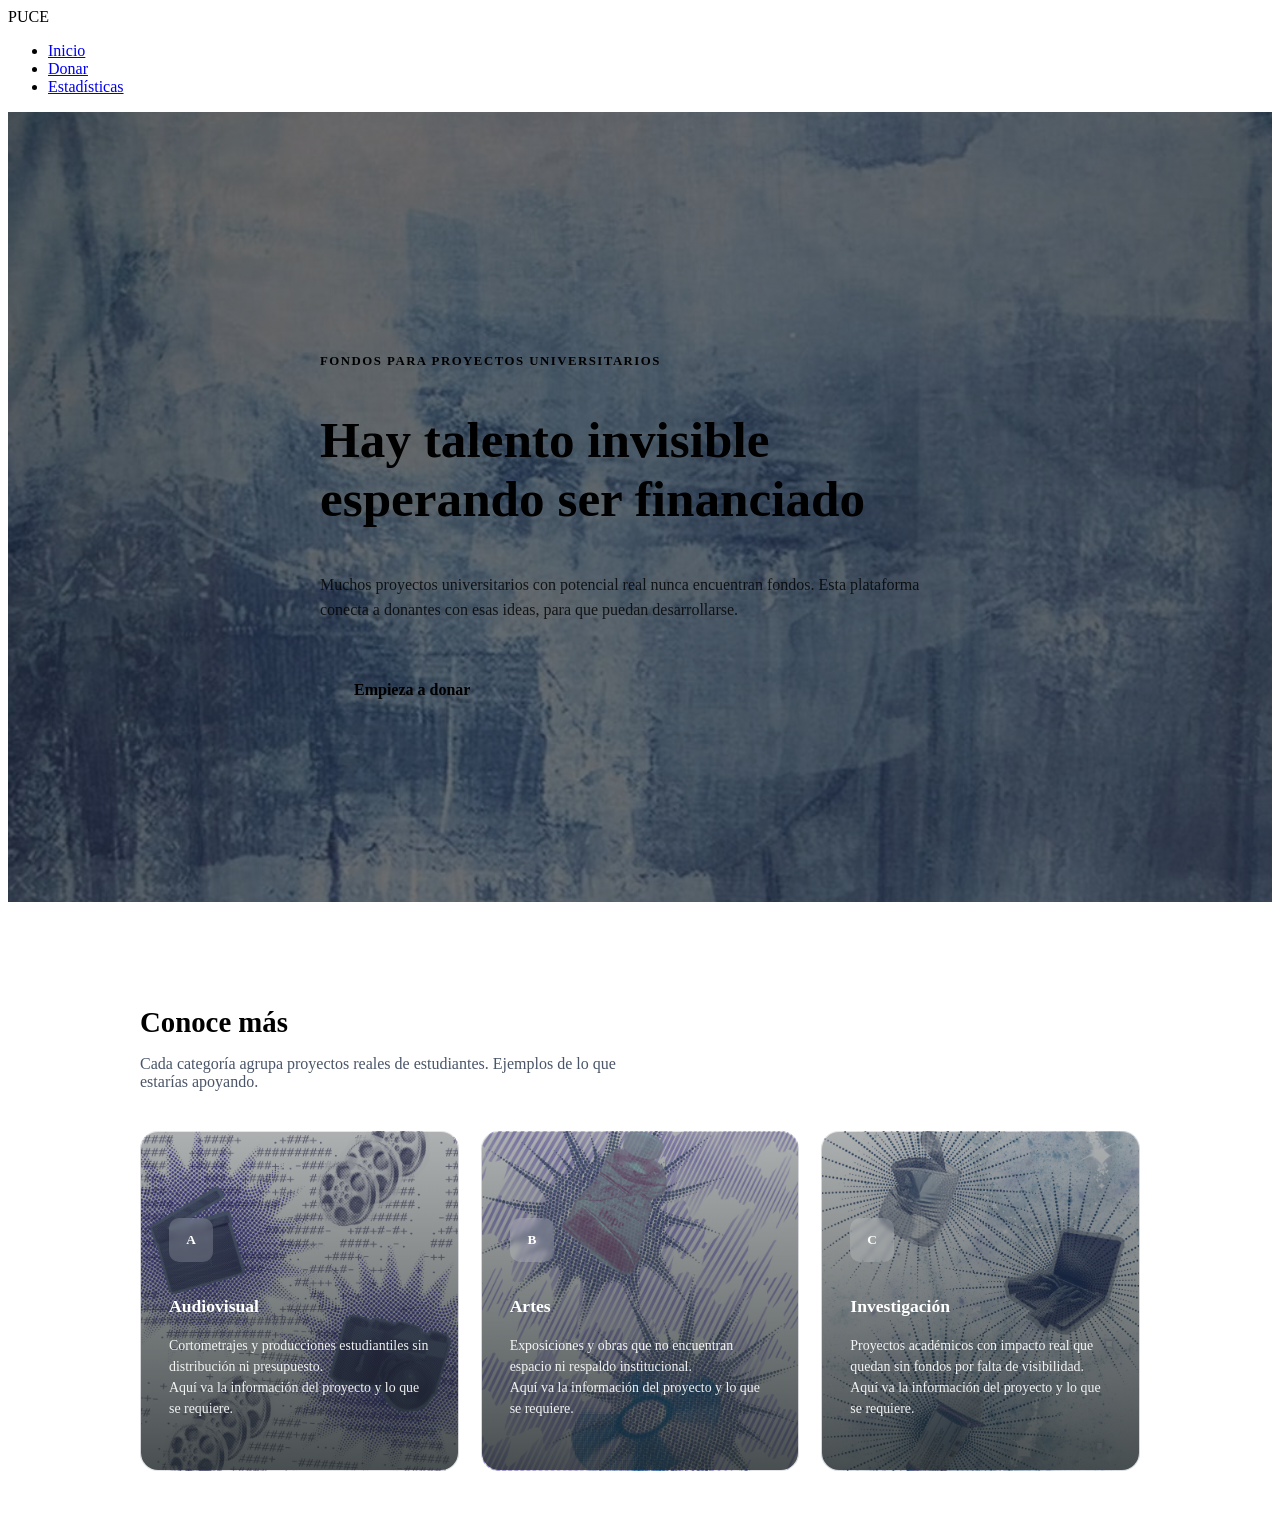
==== index.html @ 3621d8b5 "Agrego pagina de inicio (index.html), su respectivo CSS y carpeta img" ====
<!DOCTYPE html>
<html lang="es">
<head>
<meta charset="UTF-8">
<meta name="viewport" content="width=device-width, initial-scale=1.0">
<link rel="stylesheet" href="index.css">
<title>Inicio — Plataforma de donación PUCE</title>

</head>
<body>

<header id="navbar">
  <div class="logo">PUCE</div>
  <nav>
    <ul>
      <li><a href="index.html">Inicio</a></li>
      <li><a href="registro.html">Donar</a></li>
      <li><a href="estadistica.html">Estadísticas</a></li>
    </ul>
  </nav>
</header>

<section class="hero" id="inicio">
  <div class="hero-inner">
    <p class="eyebrow">Fondos para proyectos universitarios</p>
    <h1 class="frase">Hay talento <em>invisible</em> esperando ser financiado</h1>
    <p class="sub">Muchos proyectos universitarios con potencial real nunca encuentran fondos. Esta plataforma conecta a donantes con esas ideas, para que puedan desarrollarse.</p>
    <a href="registro.html" class="cta">Empieza a donar</a>
  </div>
</section>

<section class="categorias" id="proyectos">
  <h2>Conoce más</h2>
  <p>Cada categoría agrupa proyectos reales de estudiantes. Ejemplos de lo que estarías apoyando.</p>

  <div class="cards" id="tarjetas">
    <button class="card" data-categoria="audiovisual">
      <div class="icono">A</div>
      <h3>Audiovisual</h3>
      <p>Cortometrajes y producciones estudiantiles sin distribución ni presupuesto.<br>
       Aquí va la información del proyecto y lo que se requiere.</p>
    </button>

    <button class="card" data-categoria="artes">
      <div class="icono">B</div>
      <h3>Artes</h3>
      <p>Exposiciones y obras que no encuentran espacio ni respaldo institucional.<br>
       Aquí va la información del proyecto y lo que se requiere.</p>
    </button>

    <button class="card" data-categoria="investigacion">
      <div class="icono">C</div>
      <h3>Investigación</h3>
      <p>Proyectos académicos con impacto real que quedan sin fondos por falta de visibilidad.<br>
       Aquí va la información del proyecto y lo que se requiere.</p>
    </button>
  </div>
</section>

<div class="panel" id="panel">
  <div class="panel-inner">
    <span class="categoria-label" id="panel-label"></span>
    <h4 id="panel-titulo"></h4>
    <p id="panel-desc"></p>
    <div class="proyectos-ejemplo" id="panel-proyectos"></div>
  </div>
</div>

<script>
  const header = document.getElementById('navbar');
  window.addEventListener('scroll', () => {
    header.classList.toggle('scrolled', window.scrollY > 40);
  });

  // ---------- Contenido de cada categoría ----------
  // En tu proyecto real, esto vendría de tu base de datos de proyectos
  const contenido = {
    audiovisual: {
      titulo: "Audiovisual",
      desc: "Estudiantes de cine y comunicación que necesitan equipo, edición o distribución para que su trabajo llegue a más personas.",
      proyectos: [
        { nombre: "Documental 'Raíces'", detalle: "Necesita fondos para posproducción" },
        { nombre: "Cortometraje 'Andén 3'", detalle: "Busca cubrir alquiler de equipo" }
      ]
    },
    artes: {
      titulo: "Artes",
      desc: "Estudiantes de artes plásticas y escénicas que necesitan materiales o espacio para exponer su trabajo.",
      proyectos: [
        { nombre: "Exposición 'Umbral'", detalle: "Necesita fondos para montaje" },
        { nombre: "Instalación colectiva", detalle: "Busca materiales reciclados y transporte" }
      ]
    },
    investigacion: {
      titulo: "Investigación",
      desc: "Proyectos académicos con potencial de impacto real que aún no logran financiamiento institucional.",
      proyectos: [
        { nombre: "Estudio sobre calidad del agua", detalle: "Necesita fondos para equipo de laboratorio" },
        { nombre: "Prototipo de bajo costo", detalle: "Busca cubrir materiales de construcción" }
      ]
    }
  };

  const tarjetas = document.querySelectorAll('.card');
  const panel = document.getElementById('panel');

  tarjetas.forEach(tarjeta => {
    tarjeta.addEventListener('click', () => {
      const categoria = tarjeta.dataset.categoria;
      const yaSeleccionada = tarjeta.classList.contains('seleccionada');

      tarjetas.forEach(t => t.classList.remove('seleccionada'));

      if (yaSeleccionada) {
        panel.classList.remove('abierto');
        return;
      }

      tarjeta.classList.add('seleccionada');
      const data = contenido[categoria];

      // Quita cualquier clase de categoría anterior y pone la nueva,
      // así el panel nunca se queda con dos fondos superpuestos
      const panelInner = document.querySelector('.panel-inner');
      panelInner.classList.remove('audiovisual', 'artes', 'investigacion');
      panelInner.classList.add(categoria);

      document.getElementById('panel-label').textContent = 'Proyectos de ' + data.titulo;
      document.getElementById('panel-titulo').textContent = data.titulo;
      document.getElementById('panel-desc').textContent = data.desc;

      const cont = document.getElementById('panel-proyectos');
      cont.innerHTML = '';
      data.proyectos.forEach(p => {
        const item = document.createElement('div');
        item.className = 'proyecto-item';
        item.innerHTML = `<strong>${p.nombre}</strong><span>${p.detalle}</span>`;
        cont.appendChild(item);
      });

      panel.classList.add('abierto');

      // Desplaza suavemente hacia el panel para que el usuario vea que se abrió
      setTimeout(() => panel.scrollIntoView({ behavior: 'smooth', block: 'nearest' }), 100);
    });
  });
</script>

</body>
</html>
---- index.css ----
/* HERO*/
.hero{
  min-height:70vh; display:flex; align-items:center;
  padding: 100px 6% 60px;
  color: var(--papel);
  background-image:
    linear-gradient(rgba(10,15,20,.55), rgba(10,15,20,.55)),

    /* URL carpeta de imagenes */
    url('img/1.jpg'); 
  background-size: cover;
  background-position: center;
  background-repeat: no-repeat;
}
.hero-inner{ max-width:640px; margin:0 auto; text-align:left; width:100%; }
.eyebrow{ color: var(--reflector); font-size:.8rem; font-weight:600; letter-spacing:1.5px; text-transform:uppercase; margin-bottom:14px; }
.frase{ font-family:'Newsreader', serif; font-weight:600; font-size: clamp(2rem, 4.5vw, 3.2rem); line-height:1.15; }
.frase em{ color: var(--reflector); font-style:normal; }
.sub{ margin-top:16px; opacity:.8; line-height:1.6; }
.cta{
  display:inline-block; margin-top:28px; background: var(--reflector); color: var(--papel);
  font-weight:600; padding: 14px 34px; border-radius: 999px; text-decoration:none;
  transition: transform .25s ease, box-shadow .25s ease;
}
.cta:hover{ transform: translateY(-4px); box-shadow: 0 12px 26px rgba(0,0,0,.3); }
 
/* CATEGORÍAS: Audiovisual, Artes, Investigación */
.categorias{ max-width: 1000px; margin: 0 auto; padding: 80px 6% 40px; }
.categorias h2{ font-family:'Newsreader', serif; font-size:1.8rem; margin-bottom:10px; }
.categorias > p{ color:#4a5568; max-width:520px; margin-bottom:40px; }
 
.cards{ display:grid; grid-template-columns: repeat(3, 1fr); gap: 22px; }
 
.card{
  position: relative;
  text-align:left; cursor:pointer;
  padding: 36px 28px; border-radius: 18px;
  min-height: 340px;
  display: flex; flex-direction: column; justify-content: flex-end;
  border: 1.5px solid rgba(22,33,61,.12);
  font-family:inherit;
  overflow: hidden;
  background-size: cover;
  background-position: center;
  background-repeat: no-repeat;
  transition: transform .25s ease, box-shadow .25s ease, border-color .25s ease;
}
 
.card::after{
  content:"";
  position:absolute; inset:0;
  background: linear-gradient(180deg, rgba(22,30,32,.35), rgba(22,30,32,.78));
  transition: background .25s ease;
  z-index: 1;
}
.card .icono, .card h3, .card p{
  position: relative;
  z-index: 2;
  color: white;
}
 
/* RUTAS DE CARPETA img */
.card[data-categoria="audiovisual"]{ background-image: url('img/A.png'); }
.card[data-categoria="artes"]{ background-image: url('img/AR.png'); }
.card[data-categoria="investigacion"]{ background-image: url('img/Inv.png'); }
 
.card:hover{ transform: translateY(-5px); box-shadow: 0 16px 32px rgba(22,33,61,.25); }
.card:hover::after{ background: linear-gradient(180deg, rgba(22,30,32,.2), rgba(22,30,32,.6)); }
 
.card.seleccionada{
  border-color: var(--reflector);
  box-shadow: 0 16px 32px rgba(22,33,61,.3);
}
.card.seleccionada::after{ background: linear-gradient(180deg, rgba(22,30,32,.15), rgba(22,30,32,.55)); }
 
.card .icono{
  width:44px; height:44px; border-radius:10px;
  background: rgba(255,255,255,.18);
  backdrop-filter: blur(2px);
  display:flex; align-items:center; justify-content:center;
  font-family:'Newsreader', serif; font-weight:600; margin-bottom:16px;
  transition: background .25s ease;
}
.card.seleccionada .icono{ background: var(--reflector); }
.card h3{ font-family:'Newsreader', serif; font-size:1.1rem; margin-bottom:6px; }
.card p{ font-size:.87rem; opacity:.92; line-height:1.5; }
 
/* PANEL DE INFORMACIÓN */
.panel{
  max-width: 1000px; margin: 0 auto; padding: 0 6%;
  max-height: 0; overflow:hidden;
  transition: max-height .5s ease;
}
.panel.abierto{ max-height: 700px; margin-bottom: 60px; }
.panel-inner{
  position: relative;
  background: #fff; border-radius: 18px; padding: 40px 36px;
  border: 1px solid rgba(22,33,61,.08);
  margin-top: 24px;
  overflow: hidden;
  background-size: cover;
  background-position: center;
  background-repeat: no-repeat;
  transition: background-image .3s ease;
}
 
.panel-inner::before{
  content:"";
  position:absolute; inset:0;
  background: linear-gradient(180deg, rgba(22,30,32,.55), rgba(22,30,32,.82));
  z-index: 1;
  opacity: 0;
  transition: opacity .3s ease;
}
 
.panel-inner .categoria-label,
.panel-inner h4,
.panel-inner > p,
.panel-inner .proyectos-ejemplo{
  position: relative;
  z-index: 2;
}
 
/* Rutas actualizadas a carpeta img */
.panel-inner.audiovisual{ background-image: url('img/A.png'); }
.panel-inner.artes{ background-image: url('img/AR.png'); }
.panel-inner.investigacion{ background-image: url('img/Inv.png'); }
 
.panel-inner.audiovisual::before,
.panel-inner.artes::before,
.panel-inner.investigacion::before{ opacity: 1; }
 
.panel-inner.audiovisual .categoria-label,
.panel-inner.audiovisual h4,
.panel-inner.audiovisual > p,
.panel-inner.artes .categoria-label,
.panel-inner.artes h4,
.panel-inner.artes > p,
.panel-inner.investigacion .categoria-label,
.panel-inner.investigacion h4,
.panel-inner.investigacion > p{
  color: white;
}
 
.panel-inner.audiovisual .proyecto-item,
.panel-inner.artes .proyecto-item,
.panel-inner.investigacion .proyecto-item{
  background: rgba(255,255,255,.92);
}
.panel-inner h4{ font-family:'Newsreader', serif; font-size:1.3rem; margin-bottom:6px; }
.panel-inner .categoria-label{ color: var(--teal); font-size:.8rem; font-weight:600; text-transform:uppercase; letter-spacing:1px; }
.proyectos-ejemplo{ margin-top: 20px; display:grid; grid-template-columns: 1fr 1fr; gap:16px; }
.proyecto-item{ padding: 16px; border-radius: 10px; background: var(--papel); }
.proyecto-item strong{ display:block; font-size:.9rem; margin-bottom:4px; }
.proyecto-item span{ font-size:.82rem; color:#666; }
 
@media (max-width: 640px){
  .cards{ grid-template-columns: 1fr; }
  .proyectos-ejemplo{ grid-template-columns: 1fr; }
}
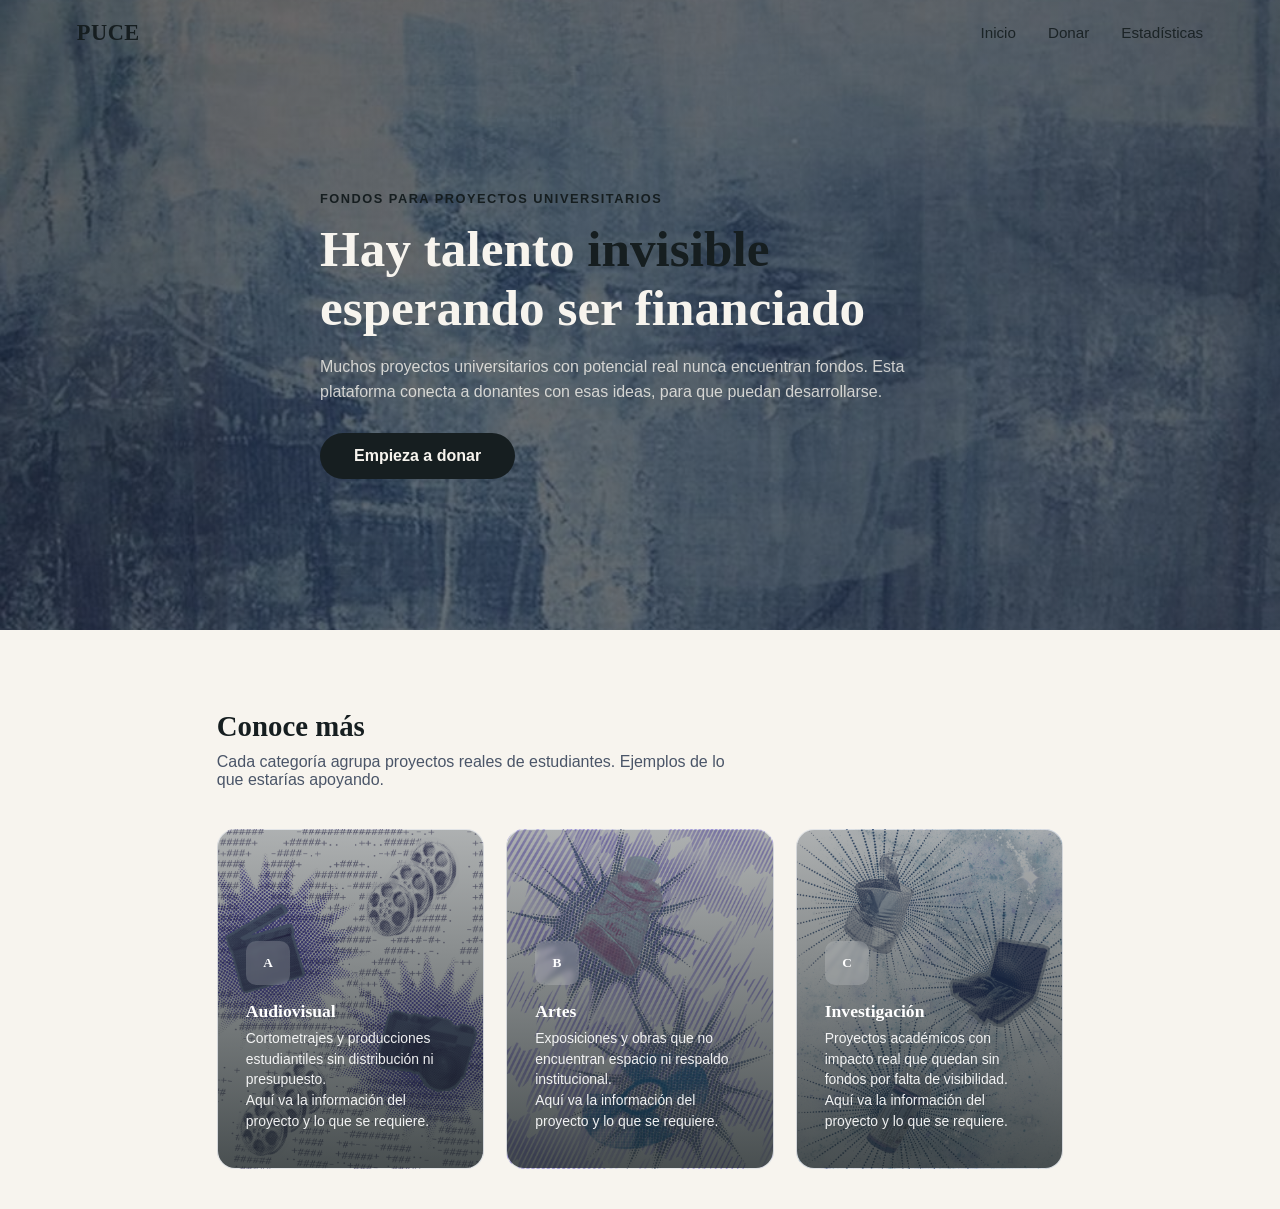
==== commit 96201469: "Añado estilos globales (base.css) exclusivamente para la navegación entre paginas" ====
--- a/index.html
+++ b/index.html
@@ -3,6 +3,7 @@
 <head>
 <meta charset="UTF-8">
 <meta name="viewport" content="width=device-width, initial-scale=1.0">
+<link rel="stylesheet" href="base.css">
 <link rel="stylesheet" href="index.css">
 <title>Inicio — Plataforma de donación PUCE</title>
 
--- a/base.css
+++ b/base.css
@@ -0,0 +1,59 @@
+:root{
+  --tinta: rgb(22, 30, 32);
+  --tinta-clara: white;
+  --reflector: rgb(22, 30, 32);
+  --papel: #f7f4ee;
+  --teal: #3b6e71;
+  --border: #d8dde3;
+}
+
+*{ margin:0; padding:0; box-sizing: border-box; }
+html{ scroll-behavior: smooth; }
+body{
+  font-family: 'Work Sans', sans-serif;
+  background: var(--papel);
+  color: var(--tinta);
+}
+
+/* NAVBAR (Menú de Navegación) — compartido por Inicio, Registro, Donación, Estadisticas */
+header{
+  position: fixed; top:0; left:0; width:100%;
+  display:flex; justify-content:space-between; align-items:center;
+  padding: 20px 6%;
+  z-index: 50;
+  background: transparent;
+  transition: background .3s ease, box-shadow .3s ease;
+}
+
+/* Color inicial del texto y del logo */
+.logo{ 
+  font-family:'Fraunces', serif; 
+  font-weight:700; 
+  font-size:1.4rem; 
+  color: var(--tinta); 
+  letter-spacing:.5px; 
+}
+nav ul{ list-style:none; display:flex; gap:32px; }
+nav a{ 
+  color: var(--tinta); 
+  text-decoration:none; 
+  font-size:.95rem; 
+  font-weight:500; 
+  opacity:.9; 
+  transition: color .3s ease;
+}
+nav a:hover{ opacity:1; text-decoration:underline; }
+
+/* Estilos al hacer Scroll */
+header.scrolled{
+  background: var(--reflector);
+  box-shadow: 0 2px 12px rgba(0,0,0,.15);
+}
+header.scrolled .logo,
+header.scrolled nav a {
+  color: white;
+}
+
+@media (max-width: 640px){
+  nav ul{ display:none; }
+}
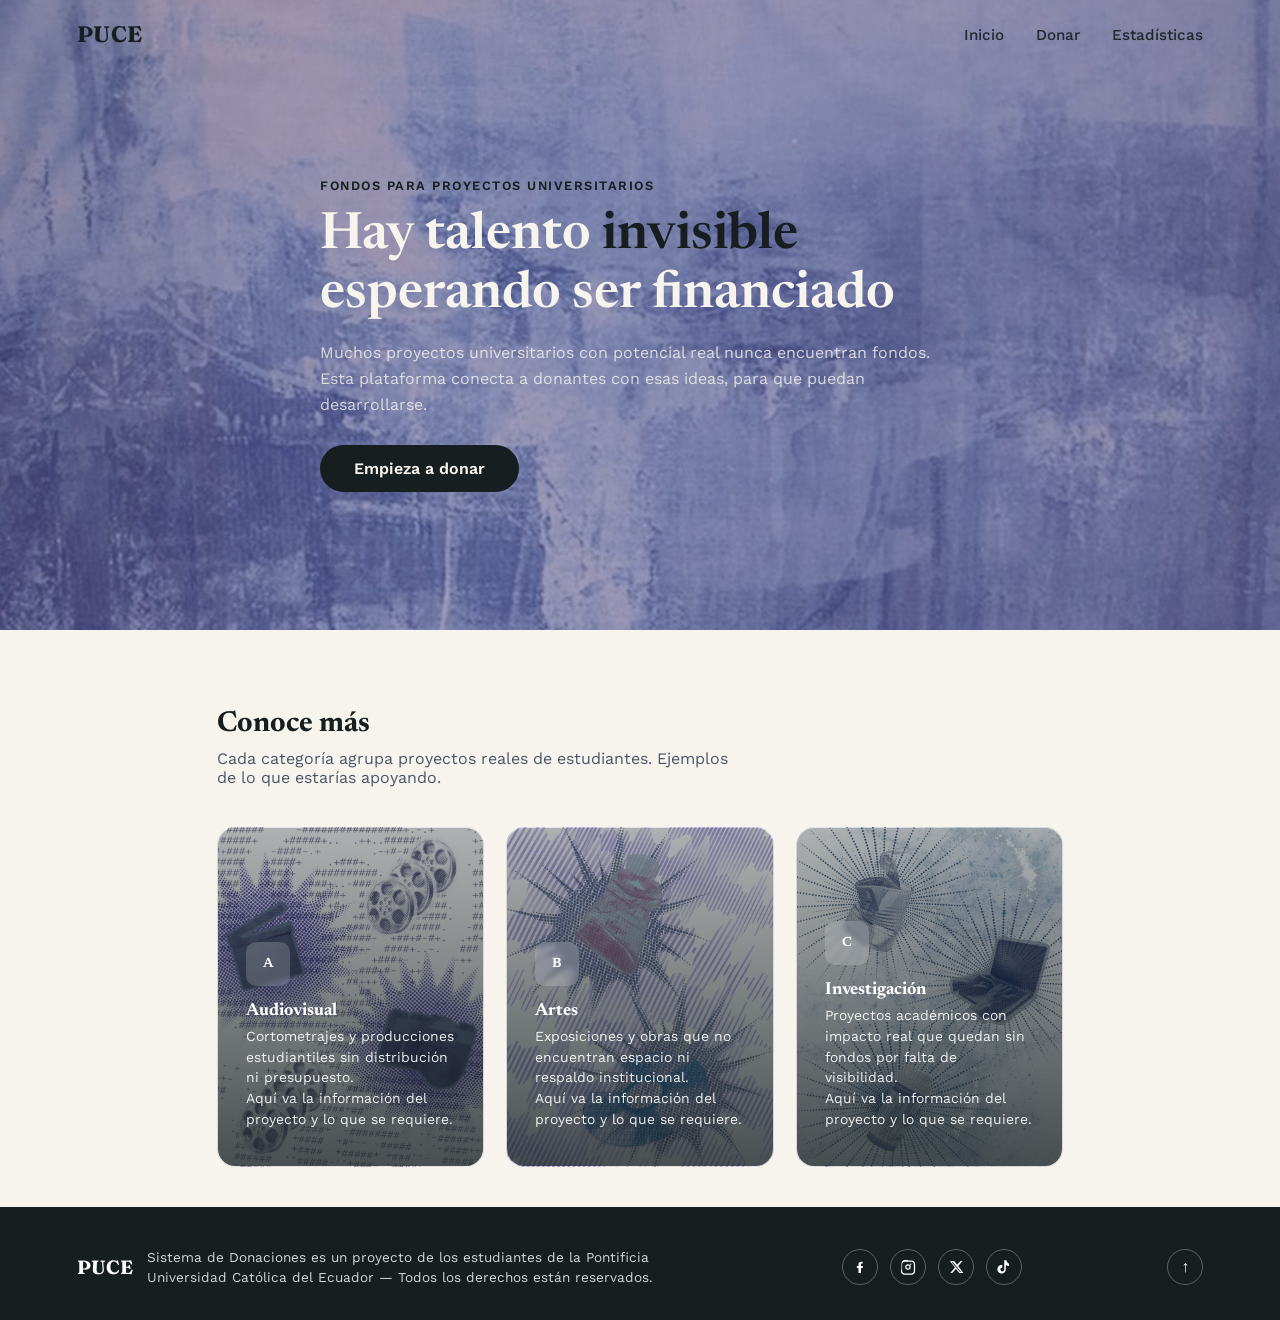
==== commit c1c25568: "Actualización de CSS (index.css, base.css) y HTML (en todas las páginas)" ====
--- a/index.html
+++ b/index.html
@@ -3,6 +3,10 @@
 <head>
 <meta charset="UTF-8">
 <meta name="viewport" content="width=device-width, initial-scale=1.0">
+<!-- Conexión con fuentes de Google Fonts -->
+<link rel="preconnect" href="https://fonts.googleapis.com">
+<link rel="preconnect" href="https://fonts.gstatic.com" crossorigin>
+<link rel="stylesheet" href="https://fonts.googleapis.com/css2?family=Fraunces:wght@600;700&family=Newsreader:ital,wght@0,400;0,500;0,600;1,500&family=Work+Sans:wght@400;500;600&display=swap">
 <link rel="stylesheet" href="base.css">
 <link rel="stylesheet" href="index.css">
 <title>Inicio — Plataforma de donación PUCE</title>
@@ -22,6 +26,9 @@
 </header>
 
 <section class="hero" id="inicio">
+  <video class="hero-video" autoplay muted loop playsinline poster="img/1.jpg">
+    <source src="img/fondo.mp4" type="video/mp4">
+  </video>
   <div class="hero-inner">
     <p class="eyebrow">Fondos para proyectos universitarios</p>
     <h1 class="frase">Hay talento <em>invisible</em> esperando ser financiado</h1>
@@ -66,6 +73,30 @@
     <div class="proyectos-ejemplo" id="panel-proyectos"></div>
   </div>
 </div>
+
+<footer class="site-footer">
+  <div class="footer-content">
+    <div class="footer-brand">
+      <span class="footer-logo">PUCE</span>
+      <p>Sistema de Donaciones es un proyecto de los estudiantes de la Pontificia Universidad Católica del Ecuador — Todos los derechos están reservados.</p>
+    </div>
+    <div class="footer-social">
+      <a href="https://www.facebook.com/pontificiauniversidadcatolicadelecuador" class="social-icon" aria-label="Facebook" target="_blank" rel="noopener">
+        <svg viewBox="0 0 24 24"><path d="M13.5 21v-7.5h2.5l.4-3H13.5V8.2c0-.87.24-1.46 1.49-1.46H16V4.14C15.72 4.1 14.76 4 13.65 4c-2.31 0-3.9 1.41-3.9 4v2.5H7.3v3h2.45V21h3.75z"/></svg>
+      </a>
+      <a href="https://www.instagram.com/puce_ecuador/" class="social-icon" aria-label="Instagram" target="_blank" rel="noopener">
+        <svg viewBox="0 0 24 24"><path d="M12 2.2c3.2 0 3.58.01 4.85.07 1.17.05 1.97.24 2.43.4a4.9 4.9 0 0 1 1.77 1.15 4.9 4.9 0 0 1 1.15 1.77c.16.46.35 1.26.4 2.43.06 1.27.07 1.65.07 4.85s-.01 3.58-.07 4.85c-.05 1.17-.24 1.97-.4 2.43a4.9 4.9 0 0 1-1.15 1.77 4.9 4.9 0 0 1-1.77 1.15c-.46.16-1.26.35-2.43.4-1.27.06-1.65.07-4.85.07s-3.58-.01-4.85-.07c-1.17-.05-1.97-.24-2.43-.4a4.9 4.9 0 0 1-1.77-1.15 4.9 4.9 0 0 1-1.15-1.77c-.16-.46-.35-1.26-.4-2.43C2.21 15.58 2.2 15.2 2.2 12s.01-3.58.07-4.85c.05-1.17.24-1.97.4-2.43A4.9 4.9 0 0 1 3.82 3a4.9 4.9 0 0 1 1.77-1.15c.46-.16 1.26-.35 2.43-.4C9.29 1.4 9.67 1.39 12 1.39zm0 1.8c-3.15 0-3.5.01-4.73.07-.96.04-1.48.2-1.83.34-.46.18-.79.4-1.14.75-.35.35-.57.68-.75 1.14-.14.35-.3.87-.34 1.83-.06 1.23-.07 1.58-.07 4.73s.01 3.5.07 4.73c.04.96.2 1.48.34 1.83.18.46.4.79.75 1.14.35.35.68.57 1.14.75.35.14.87.3 1.83.34 1.23.06 1.58.07 4.73.07s3.5-.01 4.73-.07c.96-.04 1.48-.2 1.83-.34.46-.18.79-.4 1.14-.75.35-.35.57-.68.75-1.14.14-.35.3-.87.34-1.83.06-1.23.07-1.58.07-4.73s-.01-3.5-.07-4.73c-.04-.96-.2-1.48-.34-1.83a3.1 3.1 0 0 0-.75-1.14 3.1 3.1 0 0 0-1.14-.75c-.35-.14-.87-.3-1.83-.34C15.5 4.01 15.15 4 12 4zm0 3.9a4.1 4.1 0 1 1 0 8.2 4.1 4.1 0 0 1 0-8.2zm0 1.8a2.3 2.3 0 1 0 0 4.6 2.3 2.3 0 0 0 0-4.6zm5.22-2a1 1 0 1 1-2 0 1 1 0 0 1 2 0z"/></svg>
+      </a>
+      <a href="https://x.com/PUCE_Ecuador" class="social-icon" aria-label="Twitter / X" target="_blank" rel="noopener">
+        <svg viewBox="0 0 24 24"><path d="M18.9 2.9h3.1l-6.8 7.7 8 10.5h-6.3l-4.9-6.4-5.6 6.4H3.3l7.2-8.2-7.7-10h6.4l4.4 5.8zm-1.1 16.3h1.7L7.3 4.7H5.5z"/></svg>
+      </a>
+      <a href="https://www.tiktok.com/@puce_ecuador" class="social-icon" aria-label="TikTok" target="_blank" rel="noopener">
+       <svg viewBox="0 0 24 24" fill="currentColor"><path d="M19.59 6.69a4.83 4.83 0 0 1-3.77-4.25V2h-3.45v13.67a2.89 2.89 0 1 1-5.2-1.74 2.89 2.89 0 0 1 2.31-1.25V9.18a6.34 6.34 0 0 0-1.11-.1 6.34 6.34 0 1 0 6.34 6.34V9.07a8.16 8.16 0 0 0 4.88 1.62V7.24a4.85 4.85 0 0 1-2.1-.55z"/></svg>
+      </a>
+    </div>
+    <button class="footer-top" onclick="window.scrollTo({top:0,behavior:'smooth'})" aria-label="Volver arriba">&uarr;</button>
+  </div>
+</footer>
 
 <script>
   const header = document.getElementById('navbar');
--- a/base.css
+++ b/base.css
@@ -56,4 +56,69 @@
 
 @media (max-width: 640px){
   nav ul{ display:none; }
+}
+
+/* FOOTER — compartido para las páginas ---------- */
+.site-footer{
+  background: var(--tinta);
+  color: white;
+  padding: 40px 6% 32px;
+}
+.footer-content{
+  max-width: 1200px;
+  margin: 0 auto;
+  display: flex;
+  align-items: center;
+  justify-content: space-between;
+  gap: 24px;
+  flex-wrap: wrap;
+}
+.footer-brand{
+  display: flex;
+  align-items: center;
+  gap: 14px;
+  max-width: 620px;
+}
+.footer-logo{
+  font-family: 'Fraunces', serif;
+  font-weight: 700;
+  font-size: 1.2rem;
+  flex-shrink: 0;
+}
+.footer-brand p{
+  font-size: .85rem;
+  line-height: 1.5;
+  opacity: .82;
+}
+.footer-social{
+  display: flex;
+  align-items: center;
+  gap: 12px;
+}
+.social-icon{
+  width: 36px; height: 36px;
+  border: 1px solid rgba(255,255,255,.3);
+  border-radius: 50%;
+  display: flex; align-items: center; justify-content: center;
+  color: white;
+  transition: background .2s ease, border-color .2s ease;
+}
+.social-icon:hover{ background: rgba(255,255,255,.12); border-color: white; }
+.social-icon svg{ width: 16px; height: 16px; fill: currentColor; }
+
+.footer-top{
+  width: 36px; height: 36px;
+  border-radius: 50%;
+  border: 1px solid rgba(255,255,255,.3);
+  background: transparent;
+  color: white;
+  cursor: pointer;
+  font-size: 16px;
+  display: flex; align-items: center; justify-content: center;
+  transition: background .2s ease;
+}
+.footer-top:hover{ background: rgba(255,255,255,.12); }
+
+@media (max-width: 640px){
+  .footer-content{ flex-direction: column; align-items: flex-start; text-align: left; }
 }
--- a/index.css
+++ b/index.css
@@ -1,18 +1,25 @@
 /* HERO*/
 .hero{
+  position: relative;
+  overflow: hidden;
   min-height:70vh; display:flex; align-items:center;
   padding: 100px 6% 60px;
   color: var(--papel);
-  background-image:
-    linear-gradient(rgba(10,15,20,.55), rgba(10,15,20,.55)),
-
-    /* URL carpeta de imagenes */
-    url('img/1.jpg'); 
-  background-size: cover;
-  background-position: center;
-  background-repeat: no-repeat;
 }
-.hero-inner{ max-width:640px; margin:0 auto; text-align:left; width:100%; }
+.hero-video{ /* Ruta de video */
+  position: absolute;
+  top: 0; left: 0;
+  width: 100%; height: 100%;
+  object-fit: cover;
+  z-index: 0;
+}
+.hero::before{
+  content:"";
+  position: absolute; inset: 0;
+  background: rgba(82, 62, 128, 0.418);
+  z-index: 1;
+}
+.hero-inner{ position: relative; z-index: 2; max-width:640px; margin:0 auto; text-align:left; width:100%; }
 .eyebrow{ color: var(--reflector); font-size:.8rem; font-weight:600; letter-spacing:1.5px; text-transform:uppercase; margin-bottom:14px; }
 .frase{ font-family:'Newsreader', serif; font-weight:600; font-size: clamp(2rem, 4.5vw, 3.2rem); line-height:1.15; }
 .frase em{ color: var(--reflector); font-style:normal; }
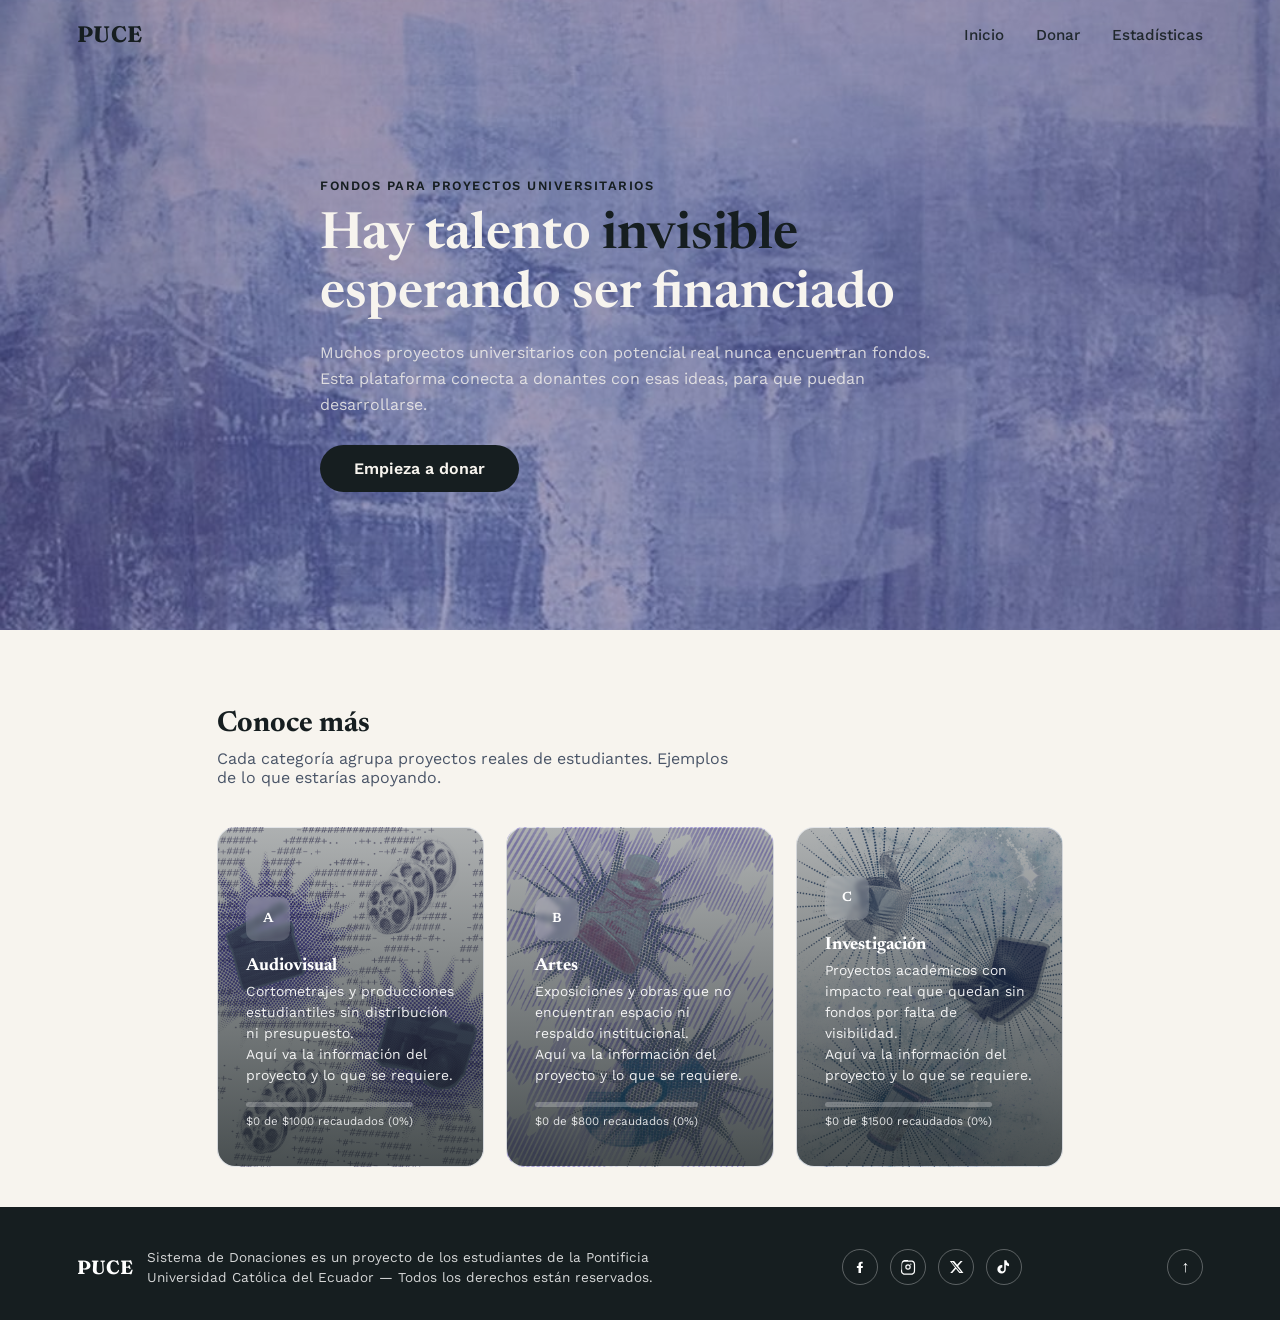
==== commit c274dd8e: "Agrego mini barra del proceso de las donaciones en la página de inicio" ====
--- a/index.html
+++ b/index.html
@@ -47,6 +47,10 @@
       <h3>Audiovisual</h3>
       <p>Cortometrajes y producciones estudiantiles sin distribución ni presupuesto.<br>
        Aquí va la información del proyecto y lo que se requiere.</p>
+       <div class="progreso-mini">
+         <div class="progreso-mini-barra"><span id="barra-Audiovisual" style="width:0%"></span></div>
+         <p class="progreso-mini-texto" id="texto-Audiovisual"></p>
+       </div>
     </button>
 
     <button class="card" data-categoria="artes">
@@ -54,6 +58,10 @@
       <h3>Artes</h3>
       <p>Exposiciones y obras que no encuentran espacio ni respaldo institucional.<br>
        Aquí va la información del proyecto y lo que se requiere.</p>
+       <div class="progreso-mini">
+         <div class="progreso-mini-barra"><span id="barra-Artes" style="width:0%"></span></div>
+         <p class="progreso-mini-texto" id="texto-Artes"></p>
+       </div>
     </button>
 
     <button class="card" data-categoria="investigacion">
@@ -61,6 +69,10 @@
       <h3>Investigación</h3>
       <p>Proyectos académicos con impacto real que quedan sin fondos por falta de visibilidad.<br>
        Aquí va la información del proyecto y lo que se requiere.</p>
+       <div class="progreso-mini">
+         <div class="progreso-mini-barra"><span id="barra-Investigacion" style="width:0%"></span></div>
+         <p class="progreso-mini-texto" id="texto-Investigacion"></p>
+       </div>
     </button>
   </div>
 </section>
@@ -104,8 +116,31 @@
     header.classList.toggle('scrolled', window.scrollY > 40);
   });
 
-  // ---------- Contenido de cada categoría ----------
-  // En tu proyecto real, esto vendría de tu base de datos de proyectos
+  const metasInicio = {
+    Audiovisual: 1000,
+    Investigacion: 1500,
+    Artes: 800
+  };
+  const fondosInicio = JSON.parse(localStorage.getItem('fondos')) || {
+    Audiovisual: 0,
+    Investigacion: 0,
+    Artes: 0
+  };
+
+  document.querySelectorAll('.card[data-categoria]').forEach(card => {
+    const categoria = card.dataset.categoria;
+    const area = categoria.charAt(0).toUpperCase() + categoria.slice(1);
+    
+    const recaudado = fondosInicio[area] || 0;
+    const meta = metasInicio[area] || 0;
+    const porcentaje = meta > 0 ? Math.min((recaudado / meta) * 100, 100) : 0;
+
+    const barra = document.getElementById(`barra-${area}`);
+    const texto = document.getElementById(`texto-${area}`);
+    if (barra) barra.style.width = `${porcentaje}%`;
+    if (texto) texto.textContent = `$${recaudado.toFixed(0)} de $${meta.toFixed(0)} recaudados (${porcentaje.toFixed(0)}%)`;
+  });
+
   const contenido = {
     audiovisual: {
       titulo: "Audiovisual",
--- a/index.css
+++ b/index.css
@@ -6,7 +6,7 @@
   padding: 100px 6% 60px;
   color: var(--papel);
 }
-.hero-video{ /* Ruta de video */
+.hero-video{ 
   position: absolute;
   top: 0; left: 0;
   width: 100%; height: 100%;
@@ -91,7 +91,26 @@
 .card.seleccionada .icono{ background: var(--reflector); }
 .card h3{ font-family:'Newsreader', serif; font-size:1.1rem; margin-bottom:6px; }
 .card p{ font-size:.87rem; opacity:.92; line-height:1.5; }
- 
+
+.card .progreso-mini{ position:relative; z-index:2; margin-top:16px; }
+.card .progreso-mini-barra{
+  width:100%; height:5px;
+  background: rgba(255,255,255,.25);
+  border-radius:999px;
+  overflow:hidden;
+}
+.card .progreso-mini-barra span{
+  display:block; height:100%;
+  background:#fff;
+  border-radius:999px;
+  transition: width .4s ease;
+}
+.card .progreso-mini-texto{
+  font-size:.72rem;
+  margin-top:6px;
+  opacity:.85;
+}
+
 /* PANEL DE INFORMACIÓN */
 .panel{
   max-width: 1000px; margin: 0 auto; padding: 0 6%;
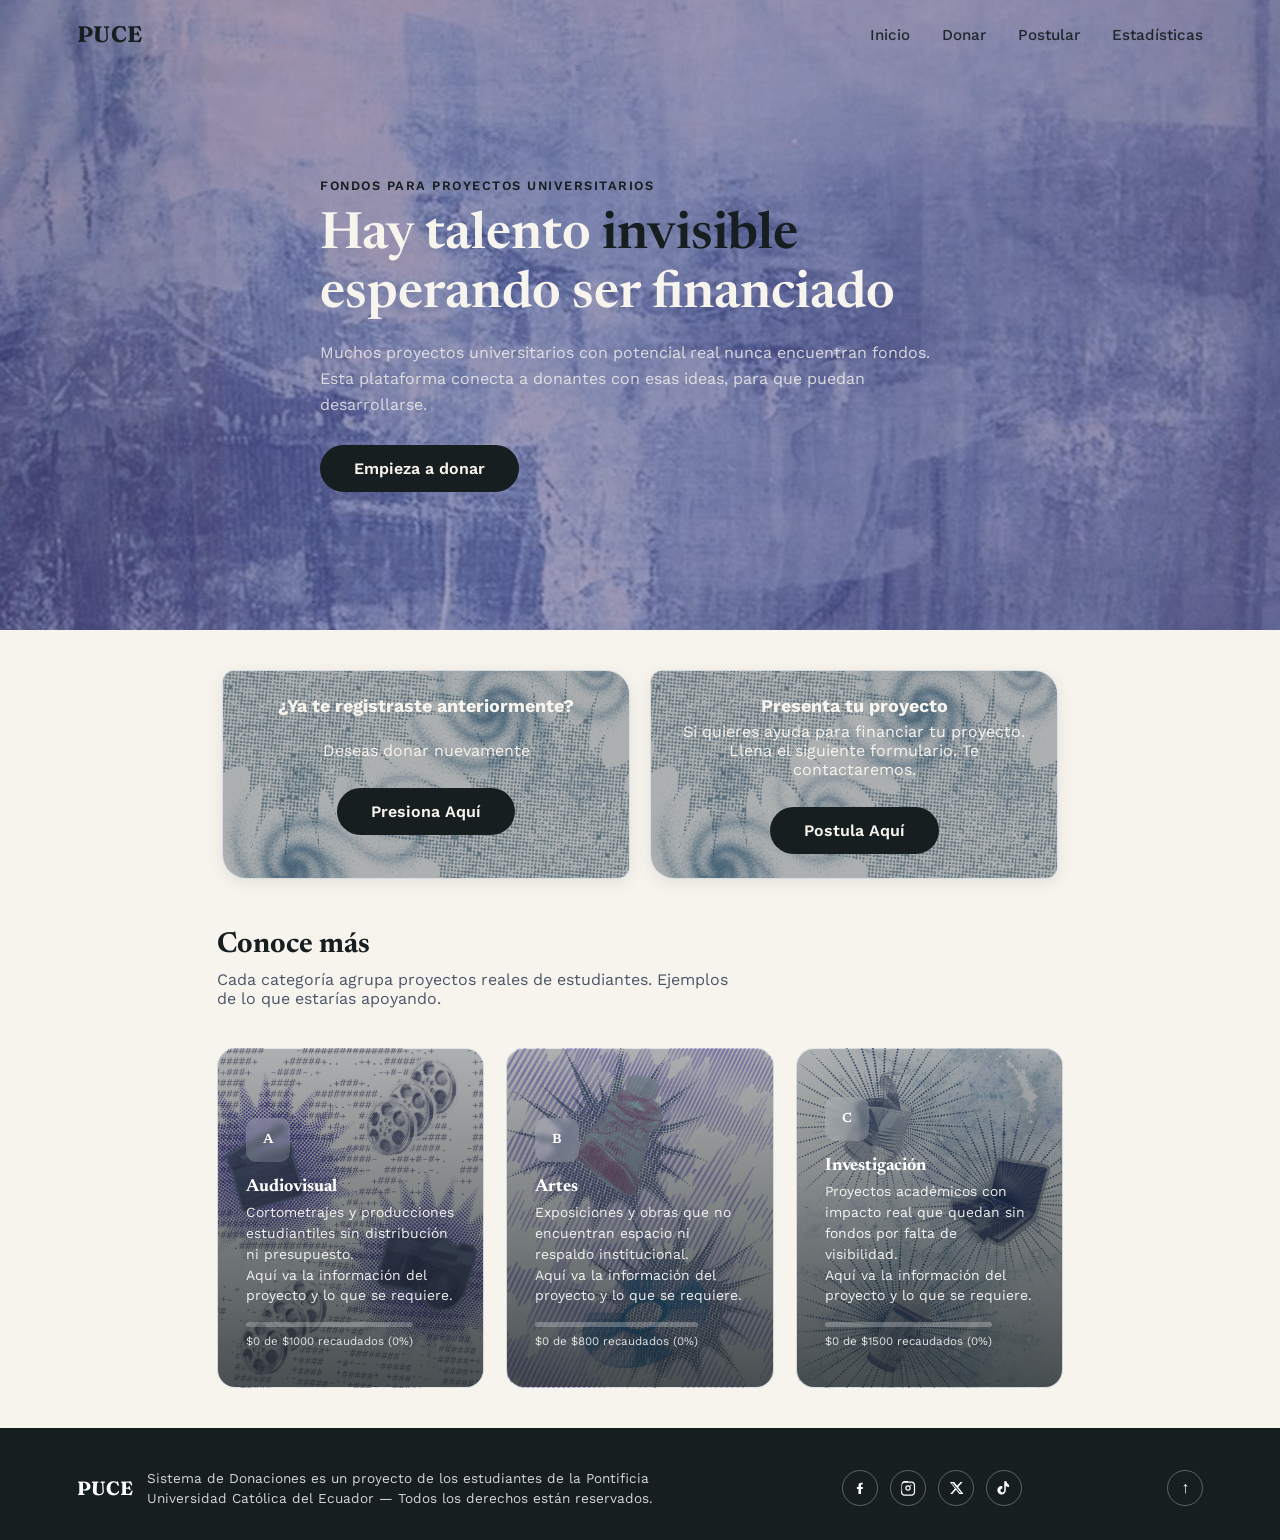
==== commit 02177782: "Refactorización de la página de inicio (index.html-index.css)" ====
--- a/index.html
+++ b/index.html
@@ -20,6 +20,7 @@
     <ul>
       <li><a href="index.html">Inicio</a></li>
       <li><a href="registro.html">Donar</a></li>
+      <li><a href="#">Postular</a></li>
       <li><a href="estadistica.html">Estadísticas</a></li>
     </ul>
   </nav>
@@ -34,6 +35,19 @@
     <h1 class="frase">Hay talento <em>invisible</em> esperando ser financiado</h1>
     <p class="sub">Muchos proyectos universitarios con potencial real nunca encuentran fondos. Esta plataforma conecta a donantes con esas ideas, para que puedan desarrollarse.</p>
     <a href="registro.html" class="cta">Empieza a donar</a>
+  </div>
+</section>
+
+<section class="card2">
+  <div class="card2-box">
+   <h3>¿Ya te registraste anteriormente?</h3><br>
+   <p>Deseas donar nuevamente</p>
+   <a href="donacion.html" class="cta">Presiona Aquí</a>
+  </div>
+  <div class="card2-box">
+   <h3>Presenta tu proyecto</h3>
+   <p>Si quieres ayuda para financiar tu proyecto. Llena el siguiente formulario. Te contactaremos.</p>
+   <a href="#" class="cta">Postula Aquí</a>
   </div>
 </section>
 
--- a/index.css
+++ b/index.css
@@ -30,9 +30,45 @@
   transition: transform .25s ease, box-shadow .25s ease;
 }
 .cta:hover{ transform: translateY(-4px); box-shadow: 0 12px 26px rgba(0,0,0,.3); }
- 
+
+.card2 {
+  display: grid;
+  grid-template-columns: repeat(auto-fit, minmax(180px, 1fr));
+  gap: 1.25rem;
+  max-width: 900px;
+  margin: 0 auto 2rem;
+  padding: 0 2rem;
+  margin-top: 40px;
+}
+
+.card2-box {
+  position: relative;
+  overflow: hidden;
+  border: 1px solid var(--border);
+  border-radius: 12px 24px;
+  padding: 1.5rem 1.25rem;
+  text-align: center;
+  box-shadow: 0 4px 16px rgba(0,0,0,.08);
+  background-image: url('img/4.png');
+  background-size: cover;
+  background-position: center;
+  background-repeat: no-repeat;
+}
+.card2-box::before {
+  content: "";
+  position: absolute;
+  inset: 0;
+  background:  rgba(22,30,32,.35);
+}
+.card2-box > * {
+  position: relative;
+  z-index: 1;
+}
+.card2-box h3 { font-size: 18px; color: var(--papel); margin-bottom: 0.35rem; }
+.card2-box p { font-size: 16px; color: var(--papel); margin: 0; }
+
 /* CATEGORÍAS: Audiovisual, Artes, Investigación */
-.categorias{ max-width: 1000px; margin: 0 auto; padding: 80px 6% 40px; }
+.categorias{ max-width: 1000px; margin: 0 auto; padding: 20px 6% 40px; }
 .categorias h2{ font-family:'Newsreader', serif; font-size:1.8rem; margin-bottom:10px; }
 .categorias > p{ color:#4a5568; max-width:520px; margin-bottom:40px; }
  
@@ -148,9 +184,9 @@
 }
  
 /* Rutas actualizadas a carpeta img */
-.panel-inner.audiovisual{ background-image: url('img/A.png'); }
-.panel-inner.artes{ background-image: url('img/AR.png'); }
-.panel-inner.investigacion{ background-image: url('img/Inv.png'); }
+.panel-inner.audiovisual{ background-image: url('img/4.png'); }
+.panel-inner.artes{ background-image: url('img/4.png'); }
+.panel-inner.investigacion{ background-image: url('img/4.png'); }
  
 .panel-inner.audiovisual::before,
 .panel-inner.artes::before,
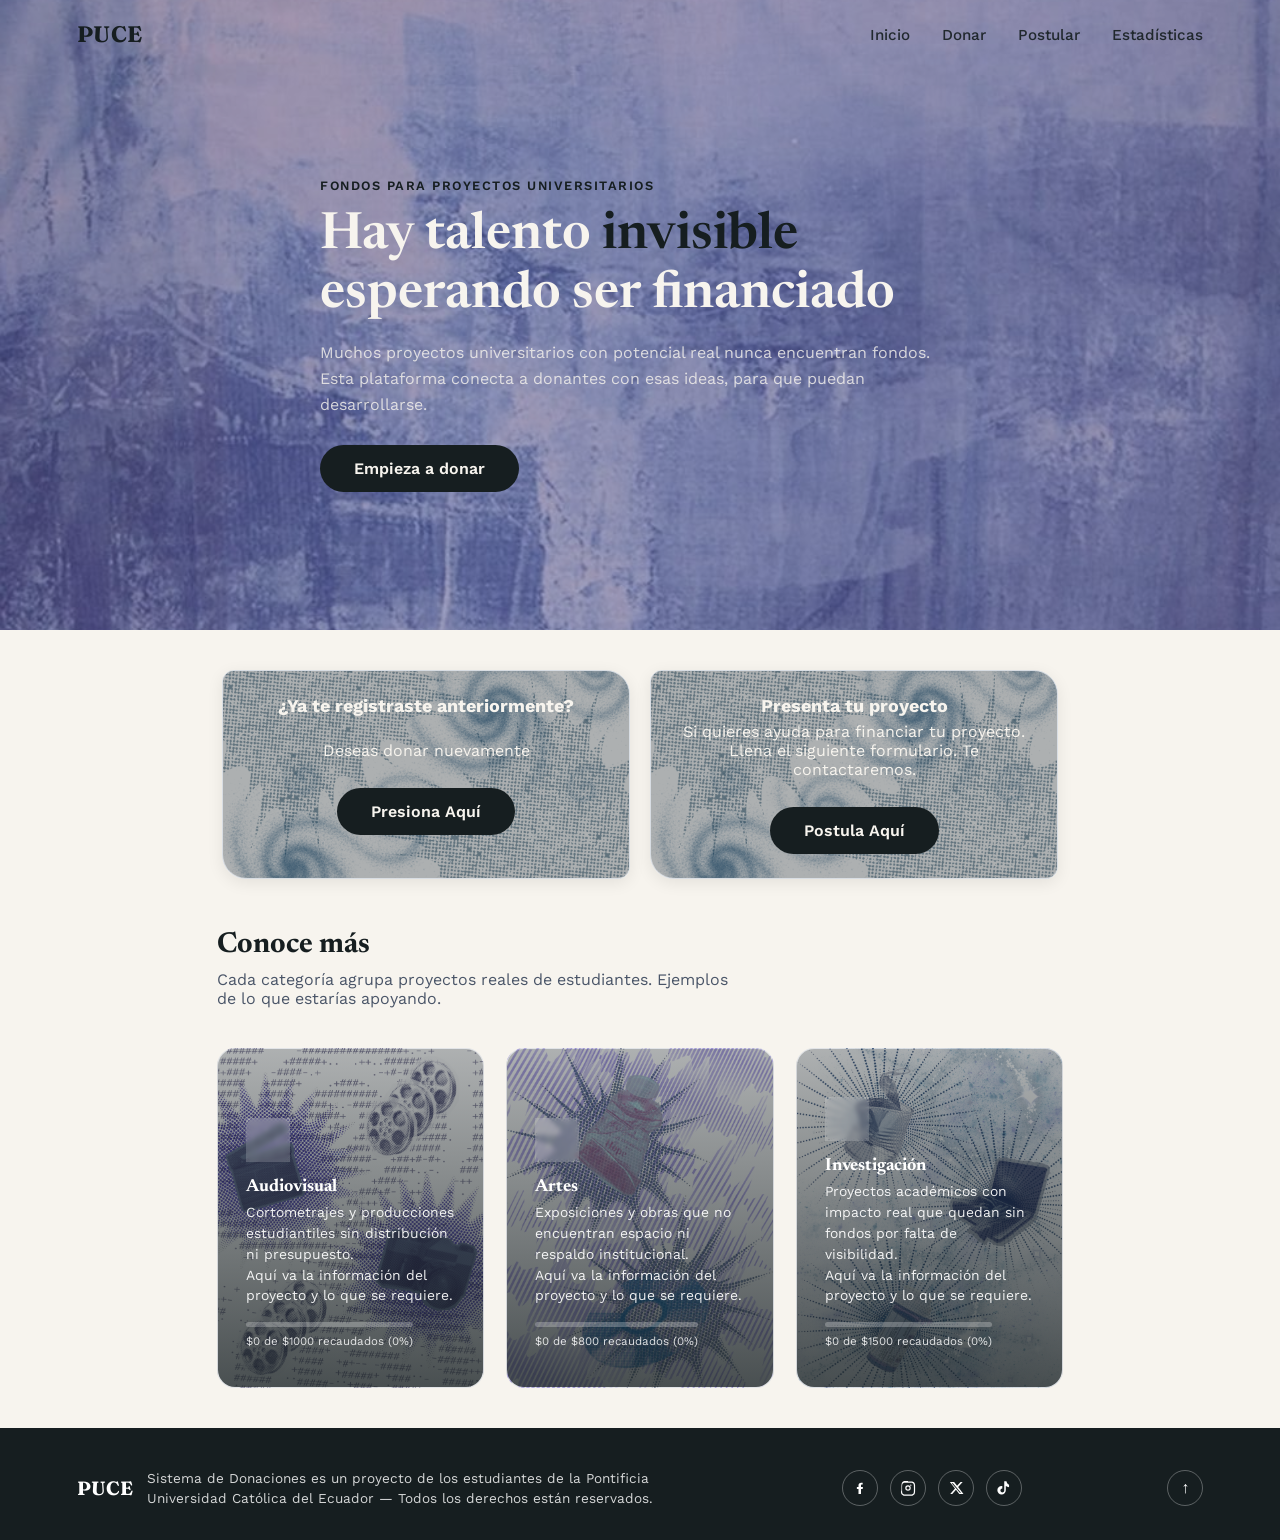
==== commit 98c36834: "Agrego formulario para postulaciones (propuesta.html- propuesta.js)/Uso de Email.js" ====
--- a/index.html
+++ b/index.html
@@ -20,7 +20,7 @@
     <ul>
       <li><a href="index.html">Inicio</a></li>
       <li><a href="registro.html">Donar</a></li>
-      <li><a href="#">Postular</a></li>
+      <li><a href="propuesta.html">Postular</a></li>
       <li><a href="estadistica.html">Estadísticas</a></li>
     </ul>
   </nav>
@@ -47,7 +47,7 @@
   <div class="card2-box">
    <h3>Presenta tu proyecto</h3>
    <p>Si quieres ayuda para financiar tu proyecto. Llena el siguiente formulario. Te contactaremos.</p>
-   <a href="#" class="cta">Postula Aquí</a>
+   <a href="propuesta.html" class="cta">Postula Aquí</a>
   </div>
 </section>
 
